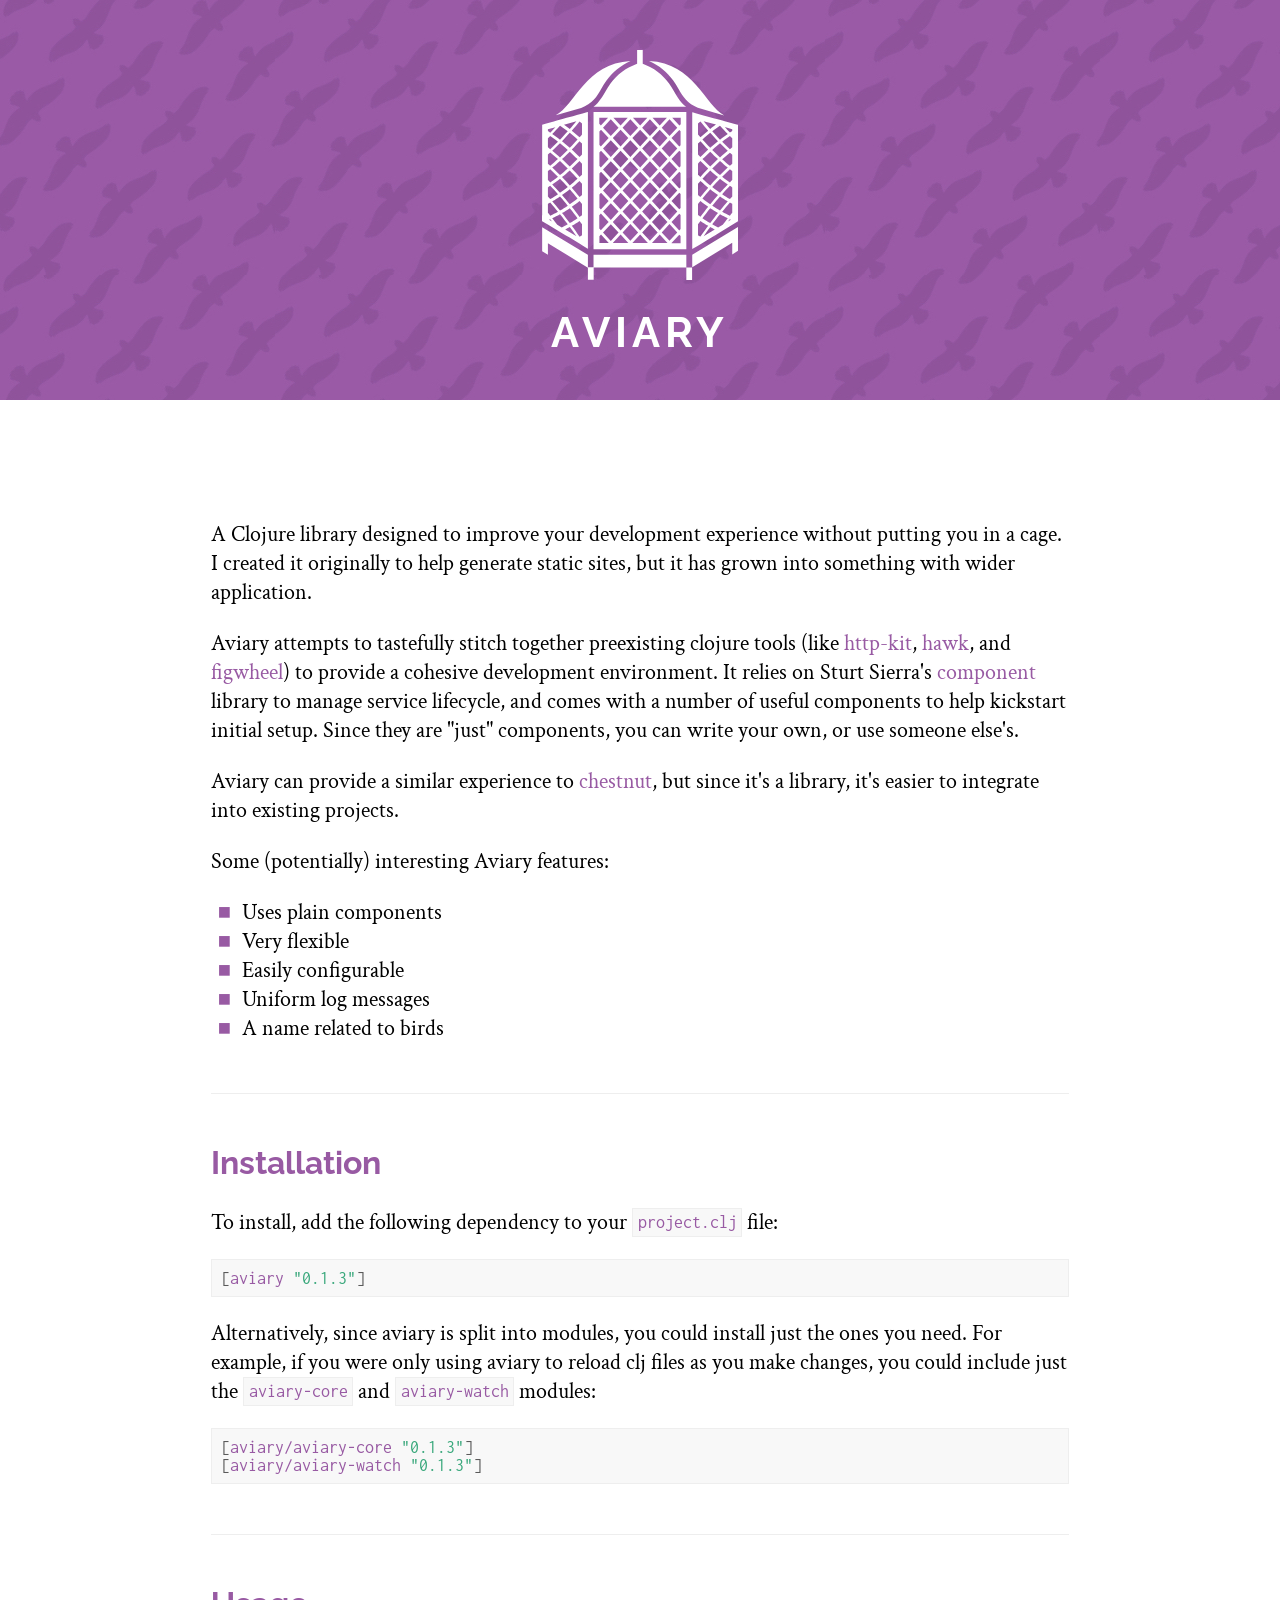
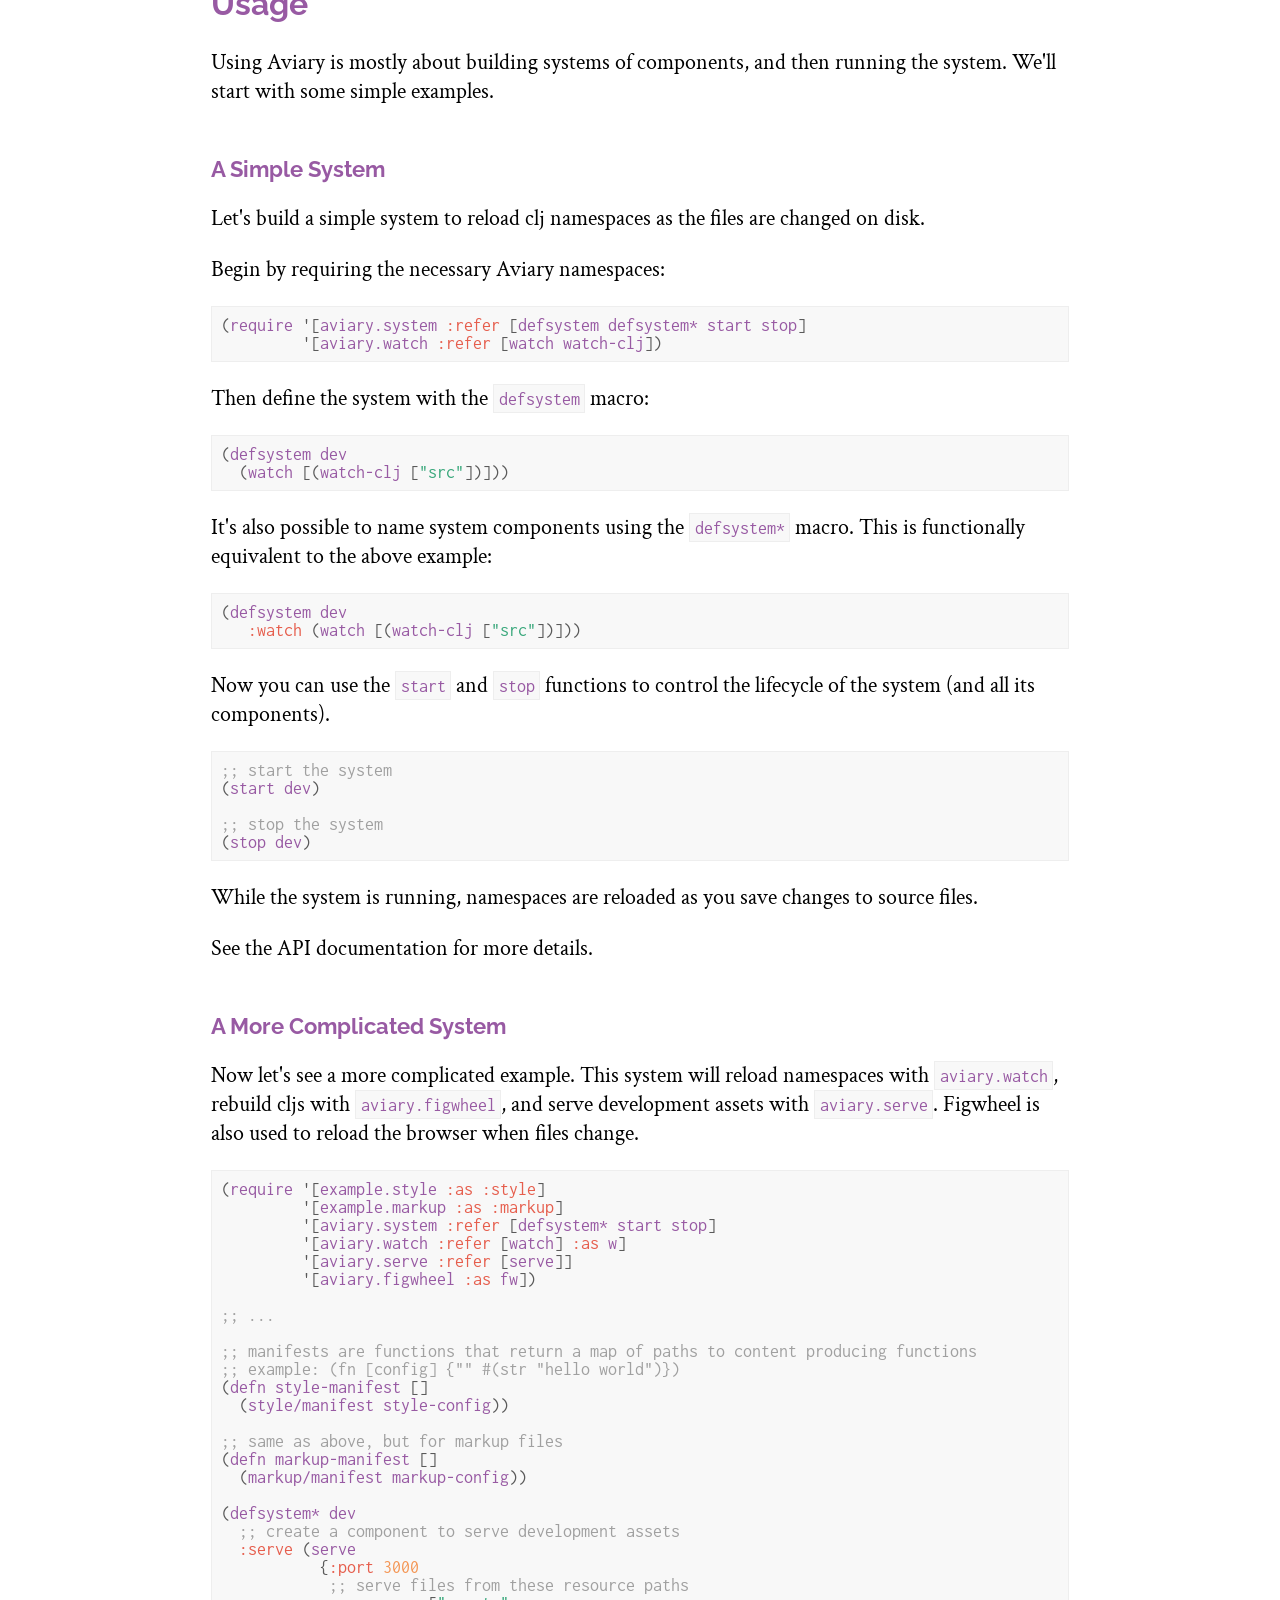
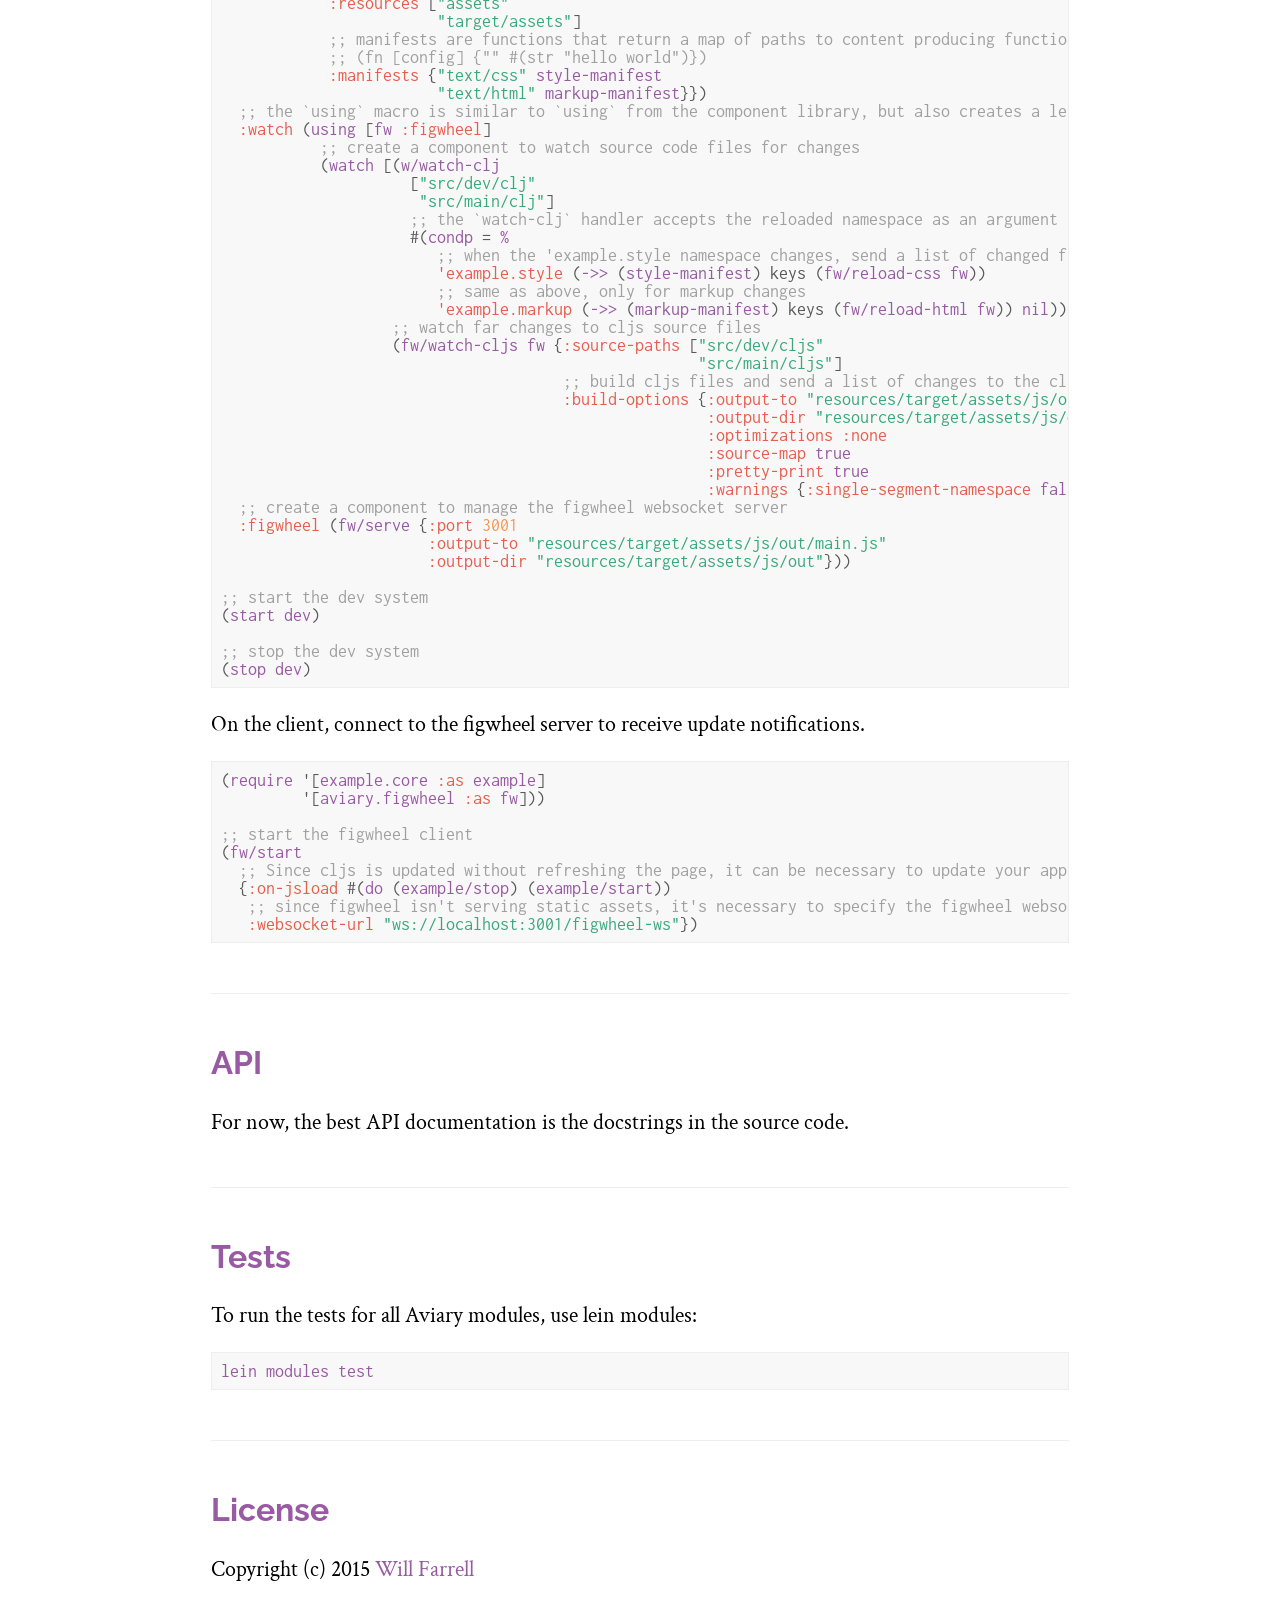
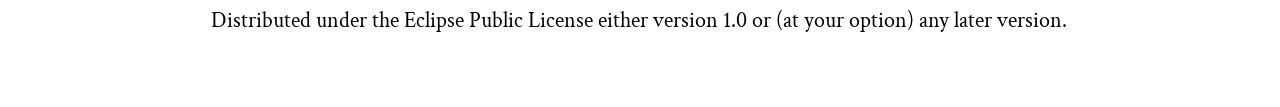
==== aviary-www/resources/public/index.html @ 764350f6 "aviary-www: Add gh-pages site." ====
<!DOCTYPE html>
<html><head><link type="text/css" rel="stylesheet" href="css/out/screen.css" /><link type="text/css" rel="stylesheet" href="//fonts.googleapis.com/css?family=Raleway:500" /><link type="text/css" rel="stylesheet" href="//fonts.googleapis.com/css?family=Crimson+Text" /><link type="text/css" rel="stylesheet" href="//fonts.googleapis.com/css?family=Inconsolata" /><title>Aviary</title><link rel="shortcut icon" type="image/x-icon" href="favicon.ico" /><link rel="icon" sizes="16x16" type="image/png" href="favicon-16x16.png" /><link rel="icon" sizes="32x32" type="image/png" href="favicon-32x32.png" /><link rel="icon" sizes="96x96" type="image/png" href="favicon-96x96.png" /></head><body><nav><a class="scroll"><img class="logo" src="img/aviary-white.svg" /></a></nav><header><img class="logo" src="img/aviary-white.svg" /><h1>Aviary</h1></header><main><p>A Clojure library designed to improve your development experience without putting you in a cage. I created it originally to help generate static sites, but it has grown into something with wider application.</p><p>Aviary attempts to tastefully stitch together preexisting clojure tools (like <a href="https://github.com/http-kit/http-kit" title="http-kit">http-kit</a>, <a href="https://github.com/wkf/hawk" title="hawk">hawk</a>, and <a href="https://github.com/bhauman/lein-figwheel" title="figwheel">figwheel</a>) to provide a cohesive development environment. It relies on Sturt Sierra's <a href="https://github.com/stuartsierra/component" title="component">component</a> library to manage service lifecycle, and comes with a number of useful components to help kickstart initial setup. Since they are "just" components, you can write your own, or use someone else's.</p><p>Aviary can provide a similar experience to <a href="https://github.com/plexus/chestnut" title="chestnut">chestnut</a>, but since it's a library, it's easier to integrate into existing projects.</p><p>Some (potentially) interesting Aviary features:</p><ul><li>Uses plain components</li><li>Very flexible</li><li>Easily configurable</li><li>Uniform log messages</li><li>A name related to birds</li></ul><hr /><h2>Installation</h2><p>To install, add the following dependency to your <code class="hl"><span class="nv">project.clj</span>
</code> file:</p><pre><code class="hl"><span class="p">[</span><span class="nv">aviary</span> <span class="s">"0.1.3"</span><span class="p">]</span>
</code></pre><p>Alternatively, since aviary is split into modules, you could install just the ones you need. For example, if you were only using aviary to reload clj files as you make changes, you could include just the <code class="hl"><span class="nv">aviary-core</span>
</code> and <code class="hl"><span class="nv">aviary-watch</span>
</code> modules:</p><pre><code class="hl"><span class="p">[</span><span class="nv">aviary/aviary-core</span> <span class="s">"0.1.3"</span><span class="p">]</span>
<span class="p">[</span><span class="nv">aviary/aviary-watch</span> <span class="s">"0.1.3"</span><span class="p">]</span>
</code></pre><hr /><h2>Usage</h2><p>Using Aviary is mostly about building systems of components, and then running the system. We'll start with some simple examples.</p><h3>A Simple System</h3><p>Let's build a simple system to reload clj namespaces as the files are changed on disk.</p><p>Begin by requiring the necessary Aviary namespaces:</p><pre><code class="hl"><span class="p">(</span><span class="nf">require</span> <span class="o">'</span><span class="p">[</span><span class="nv">aviary.system</span> <span class="ss">:refer</span> <span class="p">[</span><span class="nv">defsystem</span> <span class="nv">defsystem*</span> <span class="nv">start</span> <span class="nv">stop</span><span class="p">]</span>
         <span class="o">'</span><span class="p">[</span><span class="nv">aviary.watch</span> <span class="ss">:refer</span> <span class="p">[</span><span class="nv">watch</span> <span class="nv">watch-clj</span><span class="p">])</span>
</code></pre><p>Then define the system with the <code class="hl"><span class="nv">defsystem</span>
</code> macro:</p><pre><code class="hl"><span class="p">(</span><span class="nf">defsystem</span> <span class="nv">dev</span>
  <span class="p">(</span><span class="nf">watch</span> <span class="p">[(</span><span class="nf">watch-clj</span> <span class="p">[</span><span class="s">"src"</span><span class="p">])]))</span>
</code></pre><p>It's also possible to name system components using the <code class="hl"><span class="nv">defsystem*</span>
</code> macro. This is functionally equivalent to the above example:</p><pre><code class="hl"><span class="p">(</span><span class="nf">defsystem</span> <span class="nv">dev</span>
   <span class="ss">:watch</span> <span class="p">(</span><span class="nf">watch</span> <span class="p">[(</span><span class="nf">watch-clj</span> <span class="p">[</span><span class="s">"src"</span><span class="p">])]))</span>
</code></pre><p>Now you can use the <code class="hl"><span class="nv">start</span>
</code> and <code class="hl"><span class="nv">stop</span>
</code> functions to control the lifecycle of the system (and all its components).</p><pre><code class="hl"><span class="c1">;; start the system</span>
<span class="p">(</span><span class="nf">start</span> <span class="nv">dev</span><span class="p">)</span>

<span class="c1">;; stop the system</span>
<span class="p">(</span><span class="nf">stop</span> <span class="nv">dev</span><span class="p">)</span>
</code></pre><p>While the system is running, namespaces are reloaded as you save changes to source files.</p><p>See the API documentation for more details.</p><h3>A More Complicated System</h3><p>Now let's see a more complicated example. This system will reload namespaces with <code class="hl"><span class="nv">aviary.watch</span>
</code>, rebuild cljs with <code class="hl"><span class="nv">aviary.figwheel</span>
</code>, and serve development assets with <code class="hl"><span class="nv">aviary.serve</span>
</code>. Figwheel is also used to reload the browser when files change.</p><pre><code class="hl"><span class="p">(</span><span class="nf">require</span> <span class="o">'</span><span class="p">[</span><span class="nv">example.style</span> <span class="ss">:as</span> <span class="ss">:style</span><span class="p">]</span>
         <span class="o">'</span><span class="p">[</span><span class="nv">example.markup</span> <span class="ss">:as</span> <span class="ss">:markup</span><span class="p">]</span>
         <span class="o">'</span><span class="p">[</span><span class="nv">aviary.system</span> <span class="ss">:refer</span> <span class="p">[</span><span class="nv">defsystem*</span> <span class="nv">start</span> <span class="nv">stop</span><span class="p">]</span>
         <span class="o">'</span><span class="p">[</span><span class="nv">aviary.watch</span> <span class="ss">:refer</span> <span class="p">[</span><span class="nv">watch</span><span class="p">]</span> <span class="ss">:as</span> <span class="nv">w</span><span class="p">]</span>
         <span class="o">'</span><span class="p">[</span><span class="nv">aviary.serve</span> <span class="ss">:refer</span> <span class="p">[</span><span class="nv">serve</span><span class="p">]]</span>
         <span class="o">'</span><span class="p">[</span><span class="nv">aviary.figwheel</span> <span class="ss">:as</span> <span class="nv">fw</span><span class="p">])</span>

<span class="c1">;; ...</span>

<span class="c1">;; manifests are functions that return a map of paths to content producing functions</span>
<span class="c1">;; example: (fn [config] {"" #(str "hello world")})</span>
<span class="p">(</span><span class="kd">defn </span><span class="nv">style-manifest</span> <span class="p">[]</span>
  <span class="p">(</span><span class="nf">style/manifest</span> <span class="nv">style-config</span><span class="p">))</span>

<span class="c1">;; same as above, but for markup files</span>
<span class="p">(</span><span class="kd">defn </span><span class="nv">markup-manifest</span> <span class="p">[]</span>
  <span class="p">(</span><span class="nf">markup/manifest</span> <span class="nv">markup-config</span><span class="p">))</span>

<span class="p">(</span><span class="nf">defsystem*</span> <span class="nv">dev</span>
  <span class="c1">;; create a component to serve development assets</span>
  <span class="ss">:serve</span> <span class="p">(</span><span class="nf">serve</span>
           <span class="p">{</span><span class="ss">:port</span> <span class="mi">3000</span>
            <span class="c1">;; serve files from these resource paths</span>
            <span class="ss">:resources</span> <span class="p">[</span><span class="s">"assets"</span>
                        <span class="s">"target/assets"</span><span class="p">]</span>
            <span class="c1">;; manifests are functions that return a map of paths to content producing functions</span>
            <span class="c1">;; (fn [config] {"" #(str "hello world")})</span>
            <span class="ss">:manifests</span> <span class="p">{</span><span class="s">"text/css"</span> <span class="nv">style-manifest</span>
                        <span class="s">"text/html"</span> <span class="nv">markup-manifest</span><span class="p">}})</span>
  <span class="c1">;; the `using` macro is similar to `using` from the component library, but also creates a lexical binding for any dependencies.</span>
  <span class="ss">:watch</span> <span class="p">(</span><span class="nf">using</span> <span class="p">[</span><span class="nv">fw</span> <span class="ss">:figwheel</span><span class="p">]</span>
           <span class="c1">;; create a component to watch source code files for changes</span>
           <span class="p">(</span><span class="nf">watch</span> <span class="p">[(</span><span class="nf">w/watch-clj</span>
                     <span class="p">[</span><span class="s">"src/dev/clj"</span>
                      <span class="s">"src/main/clj"</span><span class="p">]</span>
                     <span class="c1">;; the `watch-clj` handler accepts the reloaded namespace as an argument</span>
                     <span class="o">#</span><span class="p">(</span><span class="nf">condp</span> <span class="nb">= </span><span class="nv">%</span>
                        <span class="c1">;; when the 'example.style namespace changes, send a list of changed files to the client with figwheel</span>
                        <span class="ss">'example.style</span> <span class="p">(</span><span class="nf">-&gt;&gt;</span> <span class="p">(</span><span class="nf">style-manifest</span><span class="p">)</span> <span class="nb">keys </span><span class="p">(</span><span class="nf">fw/reload-css</span> <span class="nv">fw</span><span class="p">))</span>
                        <span class="c1">;; same as above, only for markup changes</span>
                        <span class="ss">'example.markup</span> <span class="p">(</span><span class="nf">-&gt;&gt;</span> <span class="p">(</span><span class="nf">markup-manifest</span><span class="p">)</span> <span class="nb">keys </span><span class="p">(</span><span class="nf">fw/reload-html</span> <span class="nv">fw</span><span class="p">))</span> <span class="nv">nil</span><span class="p">))</span>
                   <span class="c1">;; watch far changes to cljs source files</span>
                   <span class="p">(</span><span class="nf">fw/watch-cljs</span> <span class="nv">fw</span> <span class="p">{</span><span class="ss">:source-paths</span> <span class="p">[</span><span class="s">"src/dev/cljs"</span>
                                                     <span class="s">"src/main/cljs"</span><span class="p">]</span>
                                      <span class="c1">;; build cljs files and send a list of changes to the client with figwheel</span>
                                      <span class="ss">:build-options</span> <span class="p">{</span><span class="ss">:output-to</span> <span class="s">"resources/target/assets/js/out/main.js"</span>
                                                      <span class="ss">:output-dir</span> <span class="s">"resources/target/assets/js/out"</span>
                                                      <span class="ss">:optimizations</span> <span class="ss">:none</span>
                                                      <span class="ss">:source-map</span> <span class="nv">true</span>
                                                      <span class="ss">:pretty-print</span> <span class="nv">true</span>
                                                      <span class="ss">:warnings</span> <span class="p">{</span><span class="ss">:single-segment-namespace</span> <span class="nv">false</span><span class="p">}}})]))</span>
  <span class="c1">;; create a component to manage the figwheel websocket server</span>
  <span class="ss">:figwheel</span> <span class="p">(</span><span class="nf">fw/serve</span> <span class="p">{</span><span class="ss">:port</span> <span class="mi">3001</span>
                       <span class="ss">:output-to</span> <span class="s">"resources/target/assets/js/out/main.js"</span>
                       <span class="ss">:output-dir</span> <span class="s">"resources/target/assets/js/out"</span><span class="p">}))</span>

<span class="c1">;; start the dev system</span>
<span class="p">(</span><span class="nf">start</span> <span class="nv">dev</span><span class="p">)</span>

<span class="c1">;; stop the dev system</span>
<span class="p">(</span><span class="nf">stop</span> <span class="nv">dev</span><span class="p">)</span>
</code></pre><p>On the client, connect to the figwheel server to receive update notifications.</p><pre><code class="hl"><span class="p">(</span><span class="nf">require</span> <span class="o">'</span><span class="p">[</span><span class="nv">example.core</span> <span class="ss">:as</span> <span class="nv">example</span><span class="p">]</span>
         <span class="o">'</span><span class="p">[</span><span class="nv">aviary.figwheel</span> <span class="ss">:as</span> <span class="nv">fw</span><span class="p">]))</span>

<span class="c1">;; start the figwheel client</span>
<span class="p">(</span><span class="nf">fw/start</span>
  <span class="c1">;; Since cljs is updated without refreshing the page, it can be necessary to update your app's state</span>
  <span class="p">{</span><span class="ss">:on-jsload</span> <span class="o">#</span><span class="p">(</span><span class="k">do </span><span class="p">(</span><span class="nf">example/stop</span><span class="p">)</span> <span class="p">(</span><span class="nf">example/start</span><span class="p">))</span>
   <span class="c1">;; since figwheel isn't serving static assets, it's necessary to specify the figwheel websocket url</span>
   <span class="ss">:websocket-url</span> <span class="s">"ws://localhost:3001/figwheel-ws"</span><span class="p">})</span>
</code></pre><hr /><h2>API</h2><p>For now, the best API documentation is the docstrings in the source code.</p><hr /><h2>Tests</h2><p>To run the tests for all Aviary modules, use lein modules:</p><pre><code class="hl"><span class="nv">lein</span> <span class="nv">modules</span> <span class="nv">test</span>
</code></pre><hr /><h2>License</h2><p>Copyright (c) 2015 <a href="http://willfarrell.is">Will Farrell</a></p><p>Distributed under the Eclipse Public License either version 1.0 or (at your option) any later version.</p></main><script type="text/javascript" src="js/out/main.js"></script></body></html>
---- aviary-www/resources/public/css/out/screen.css ----
html{box-sizing:border-box}*,*:after,*:before{box-sizing:inherit}body{margin:0;padding:0}a,a:hover,a:active,a:visited{text-decoration:none}body{font-family:'Crimson Text',serif;font-size:22px}h1,h2,h3{font-family:'Raleway',sans-serif}h1{font-size:42px;color:#fff}h2{font-size:32px;color:#985aa3}h3{font-size:22px;color:#985aa3}code{font-family:'Inconsolata',monospace;font-size:18px}::selection{background:#985aa3;color:#fff}nav,header,main{width:100%}main{padding-right:16.5%;padding-left:16.5%}main{padding-bottom:50px}nav{transition:height 250ms;background-color:#985aa3;background-image:url("../../img/aviary-tile.jpg");overflow:hidden;position:fixed;height:0}nav.active{height:60px}nav img{margin-top:5px;margin-left:auto;margin-right:auto;display:table;width:40px}header{margin-bottom:120px;padding-top:50px;min-height:400px;background-color:#985aa3;background-image:url("../../img/aviary-tile.jpg");overflow:hidden}header img{width:196px}header img,header h1{margin-right:auto;margin-left:auto;display:table}nav a{cursor:pointer}a{transition:border 250ms;border-bottom-width:2px;border-bottom-style:solid;border-bottom-color:#fff;color:#985aa3}a:hover{border-bottom-width:2px;border-bottom-style:solid;border-bottom-color:#985aa3}h1{text-transform:uppercase;letter-spacing:5px;font-kerning:normal}h3{margin-top:50px}pre code{display:block}img.ribbon{border:0;position:absolute;right:0;top:0}hr{margin-top:50px;margin-bottom:50px;border:0;background-color:#eee;color:#eee;height:1px}ul{margin:0;padding:0;list-style:none}li{text-indent:-0.7em;padding-left:1em}li:before{padding-right:.5em;content:"\25A0";color:#985aa3}.hl{border-width:1px;border-style:solid;border-color:#eee;overflow-x:auto;padding:.25em;vertical-align:text-bottom;display:inline-block;background:#f8f8f8;color:#5a5a5a}pre .hl{padding:.5em;display:block}.hl .mi{color:#f49756}.hl .s{color:#3aa87c}.hl .nf,.hl .nv,.hl .k,.hl .kd{color:#985aa3}.hl .ss{color:#e65e4d}.hl .c1{color:#a0a0a0}
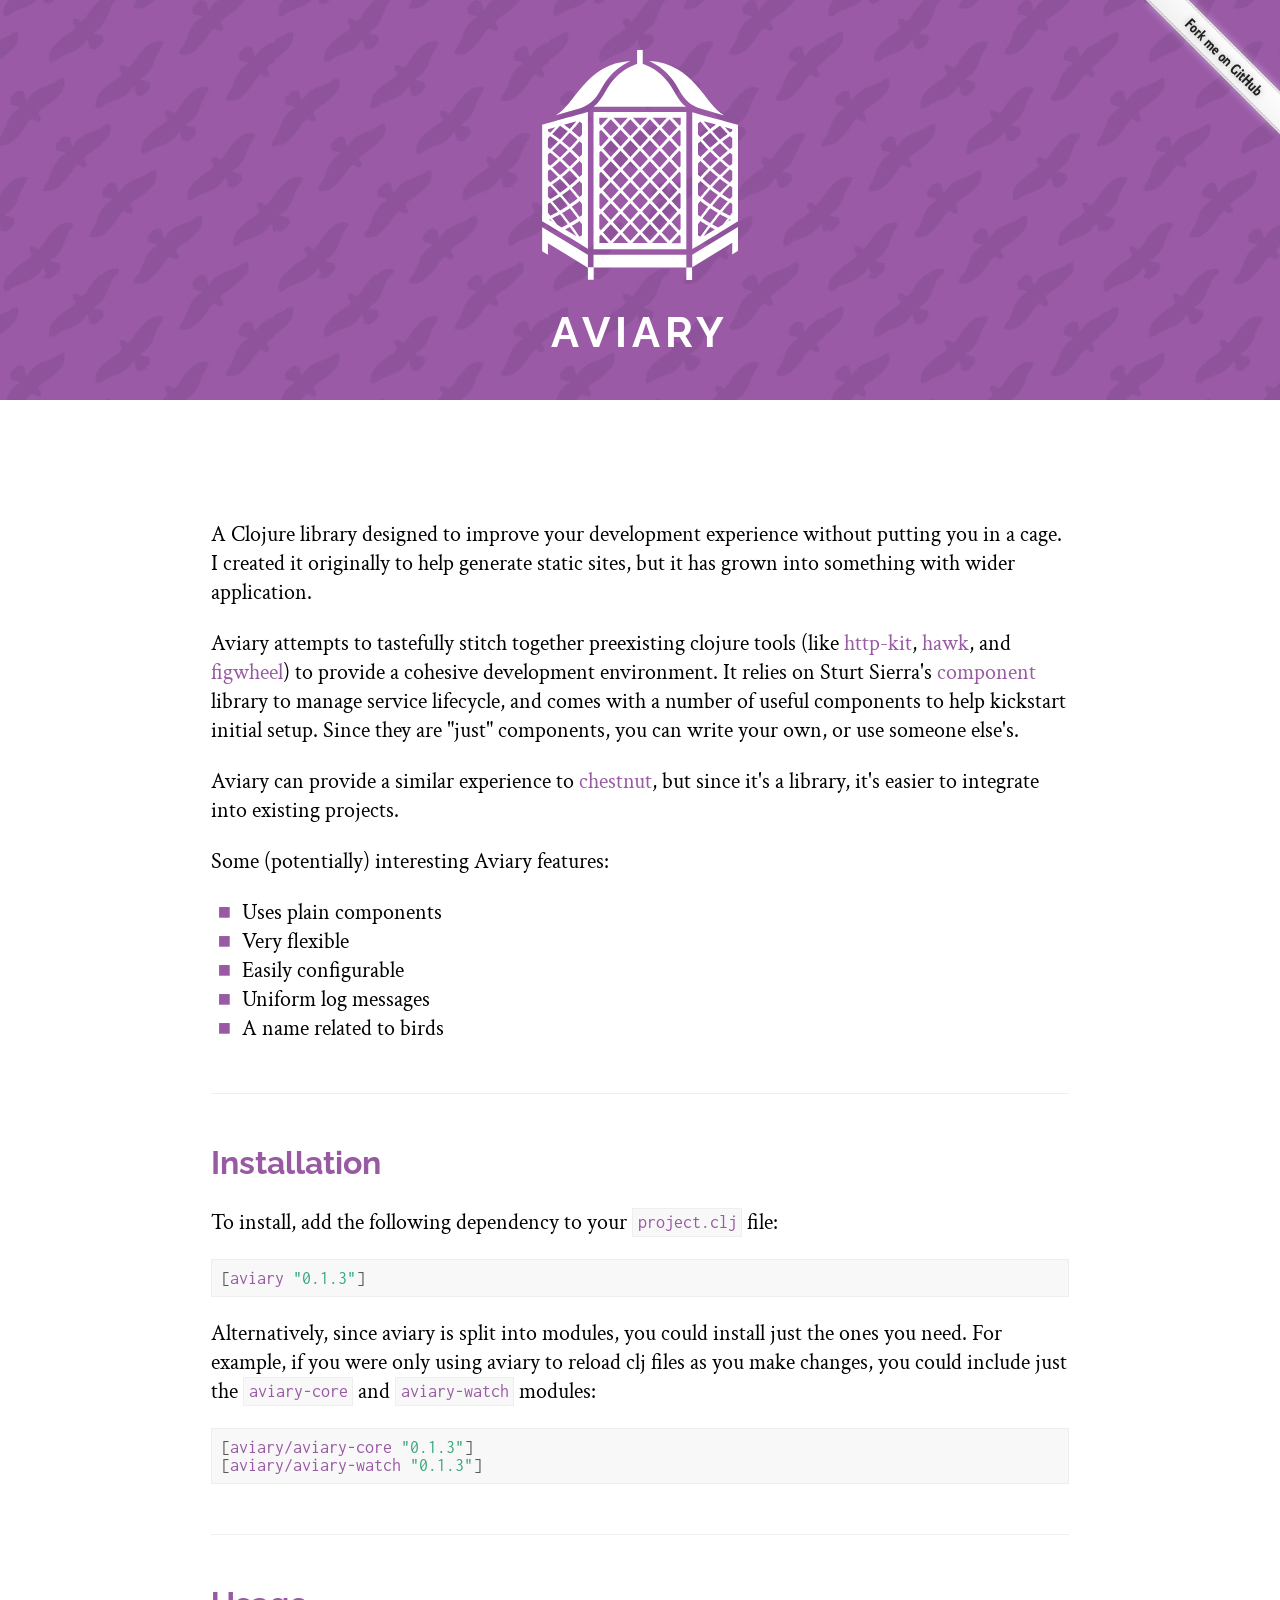
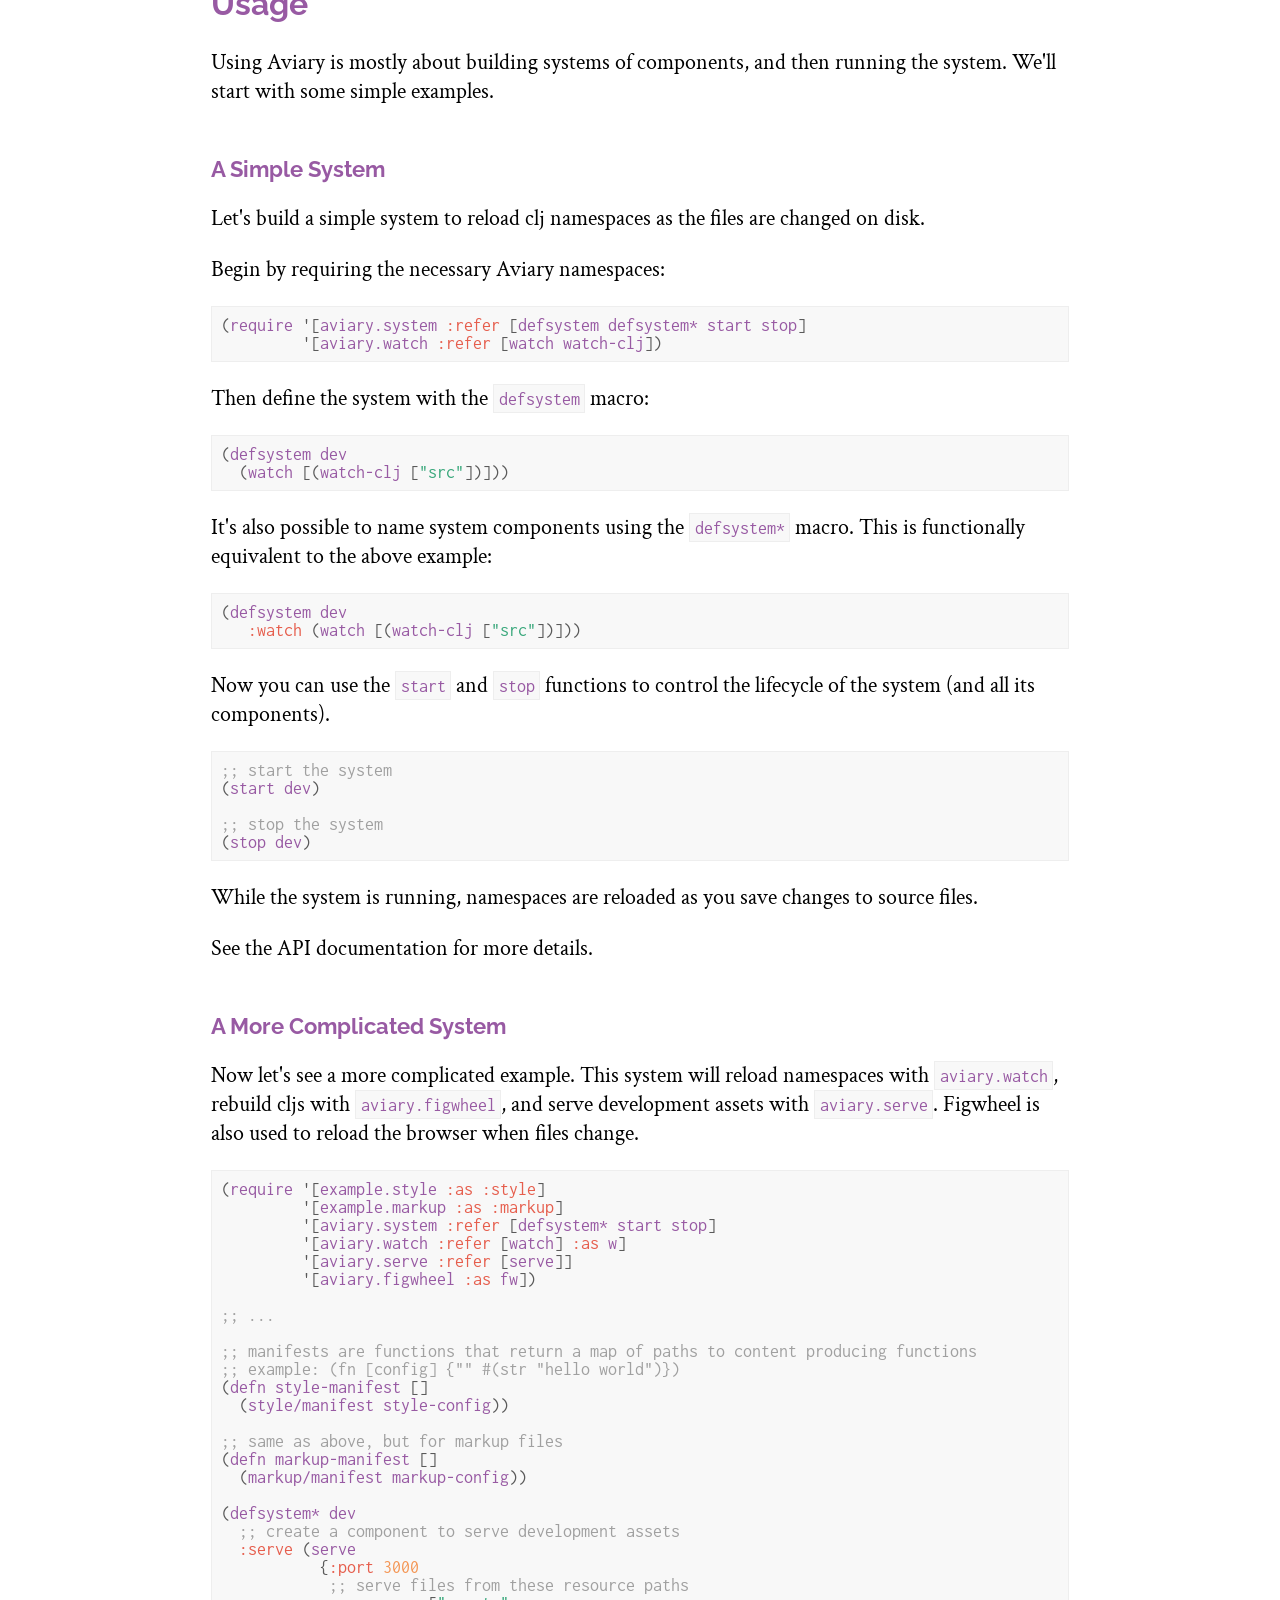
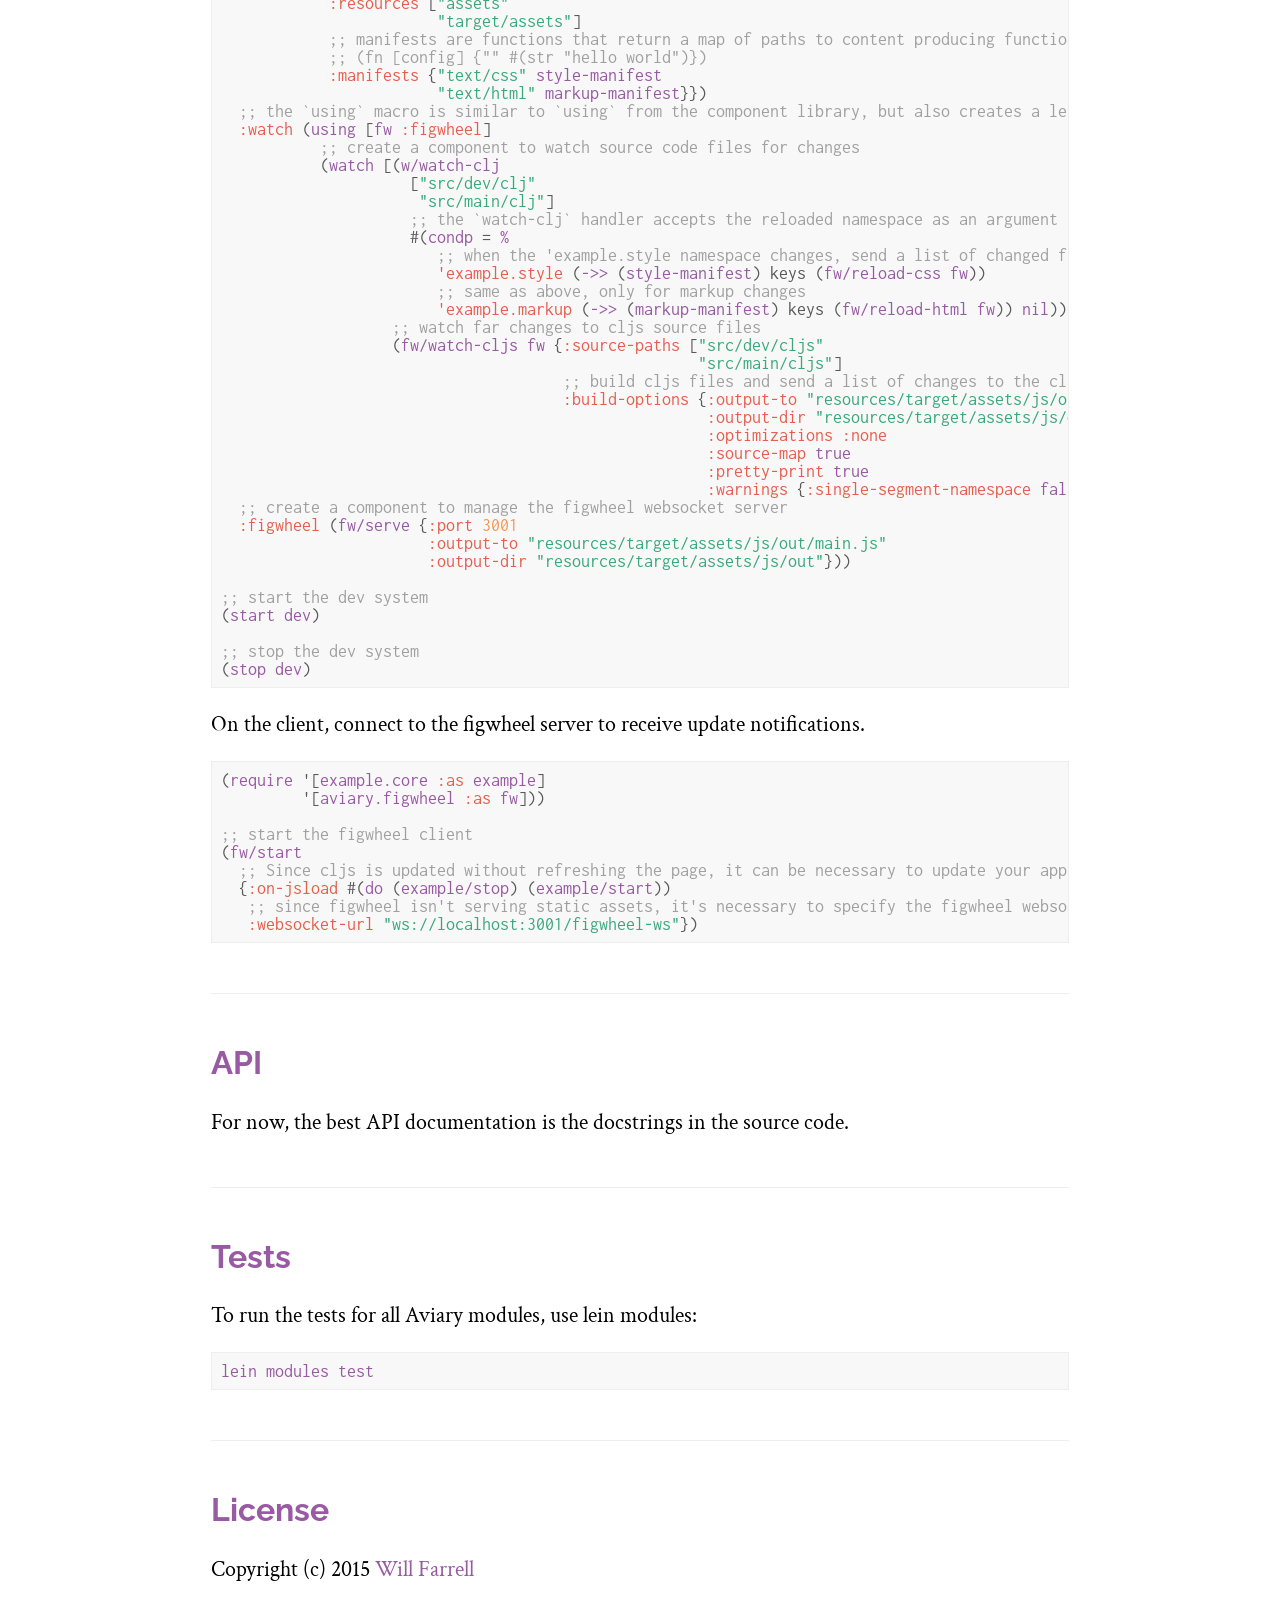
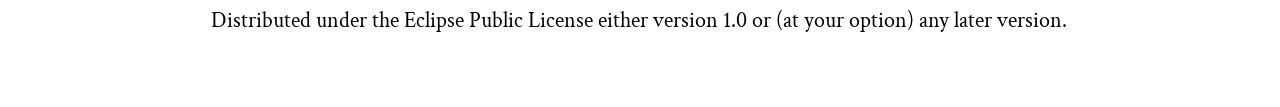
==== commit 3e67d30a: "Add github banner." ====
--- a/aviary-www/resources/public/index.html
+++ b/aviary-www/resources/public/index.html
@@ -1,5 +1,5 @@
 <!DOCTYPE html>
-<html><head><link type="text/css" rel="stylesheet" href="css/out/screen.css" /><link type="text/css" rel="stylesheet" href="//fonts.googleapis.com/css?family=Raleway:500" /><link type="text/css" rel="stylesheet" href="//fonts.googleapis.com/css?family=Crimson+Text" /><link type="text/css" rel="stylesheet" href="//fonts.googleapis.com/css?family=Inconsolata" /><title>Aviary</title><link rel="shortcut icon" type="image/x-icon" href="favicon.ico" /><link rel="icon" sizes="16x16" type="image/png" href="favicon-16x16.png" /><link rel="icon" sizes="32x32" type="image/png" href="favicon-32x32.png" /><link rel="icon" sizes="96x96" type="image/png" href="favicon-96x96.png" /></head><body><nav><a class="scroll"><img class="logo" src="img/aviary-white.svg" /></a></nav><header><img class="logo" src="img/aviary-white.svg" /><h1>Aviary</h1></header><main><p>A Clojure library designed to improve your development experience without putting you in a cage. I created it originally to help generate static sites, but it has grown into something with wider application.</p><p>Aviary attempts to tastefully stitch together preexisting clojure tools (like <a href="https://github.com/http-kit/http-kit" title="http-kit">http-kit</a>, <a href="https://github.com/wkf/hawk" title="hawk">hawk</a>, and <a href="https://github.com/bhauman/lein-figwheel" title="figwheel">figwheel</a>) to provide a cohesive development environment. It relies on Sturt Sierra's <a href="https://github.com/stuartsierra/component" title="component">component</a> library to manage service lifecycle, and comes with a number of useful components to help kickstart initial setup. Since they are "just" components, you can write your own, or use someone else's.</p><p>Aviary can provide a similar experience to <a href="https://github.com/plexus/chestnut" title="chestnut">chestnut</a>, but since it's a library, it's easier to integrate into existing projects.</p><p>Some (potentially) interesting Aviary features:</p><ul><li>Uses plain components</li><li>Very flexible</li><li>Easily configurable</li><li>Uniform log messages</li><li>A name related to birds</li></ul><hr /><h2>Installation</h2><p>To install, add the following dependency to your <code class="hl"><span class="nv">project.clj</span>
+<html><head><link type="text/css" rel="stylesheet" href="css/out/screen.css" /><link type="text/css" rel="stylesheet" href="//fonts.googleapis.com/css?family=Raleway:500" /><link type="text/css" rel="stylesheet" href="//fonts.googleapis.com/css?family=Crimson+Text" /><link type="text/css" rel="stylesheet" href="//fonts.googleapis.com/css?family=Inconsolata" /><title>Aviary</title><link rel="shortcut icon" type="image/x-icon" href="favicon.ico" /><link rel="icon" sizes="16x16" type="image/png" href="favicon-16x16.png" /><link rel="icon" sizes="32x32" type="image/png" href="favicon-32x32.png" /><link rel="icon" sizes="96x96" type="image/png" href="favicon-96x96.png" /></head><body><a><img class="ribbon" alt="Fork me on GitHub" src="img/github-banner.png" /></a><nav><a class="scroll"><img class="logo" src="img/aviary-white.svg" /></a></nav><header><img class="logo" src="img/aviary-white.svg" /><h1>Aviary</h1></header><main><p>A Clojure library designed to improve your development experience without putting you in a cage. I created it originally to help generate static sites, but it has grown into something with wider application.</p><p>Aviary attempts to tastefully stitch together preexisting clojure tools (like <a href="https://github.com/http-kit/http-kit" title="http-kit">http-kit</a>, <a href="https://github.com/wkf/hawk" title="hawk">hawk</a>, and <a href="https://github.com/bhauman/lein-figwheel" title="figwheel">figwheel</a>) to provide a cohesive development environment. It relies on Sturt Sierra's <a href="https://github.com/stuartsierra/component" title="component">component</a> library to manage service lifecycle, and comes with a number of useful components to help kickstart initial setup. Since they are "just" components, you can write your own, or use someone else's.</p><p>Aviary can provide a similar experience to <a href="https://github.com/plexus/chestnut" title="chestnut">chestnut</a>, but since it's a library, it's easier to integrate into existing projects.</p><p>Some (potentially) interesting Aviary features:</p><ul><li>Uses plain components</li><li>Very flexible</li><li>Easily configurable</li><li>Uniform log messages</li><li>A name related to birds</li></ul><hr /><h2>Installation</h2><p>To install, add the following dependency to your <code class="hl"><span class="nv">project.clj</span>
 </code> file:</p><pre><code class="hl"><span class="p">[</span><span class="nv">aviary</span> <span class="s">"0.1.3"</span><span class="p">]</span>
 </code></pre><p>Alternatively, since aviary is split into modules, you could install just the ones you need. For example, if you were only using aviary to reload clj files as you make changes, you could include just the <code class="hl"><span class="nv">aviary-core</span>
 </code> and <code class="hl"><span class="nv">aviary-watch</span>
